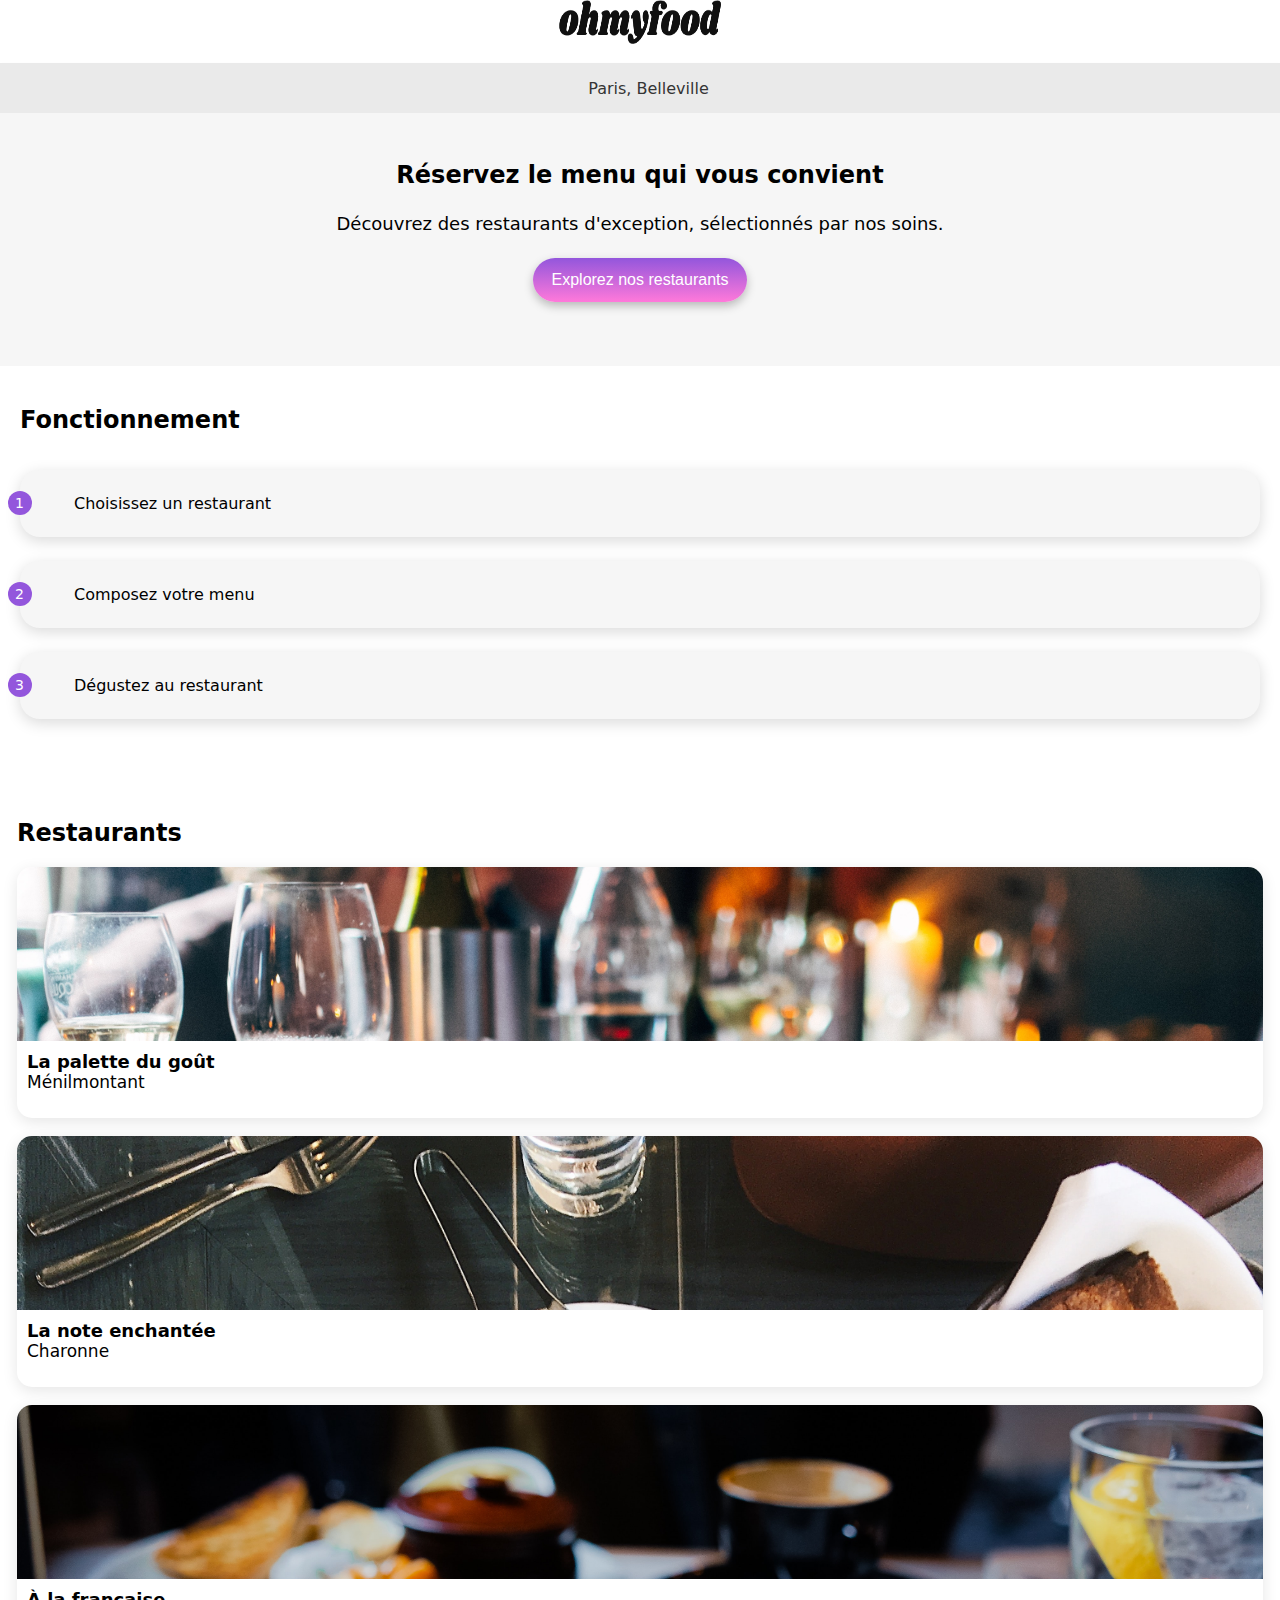
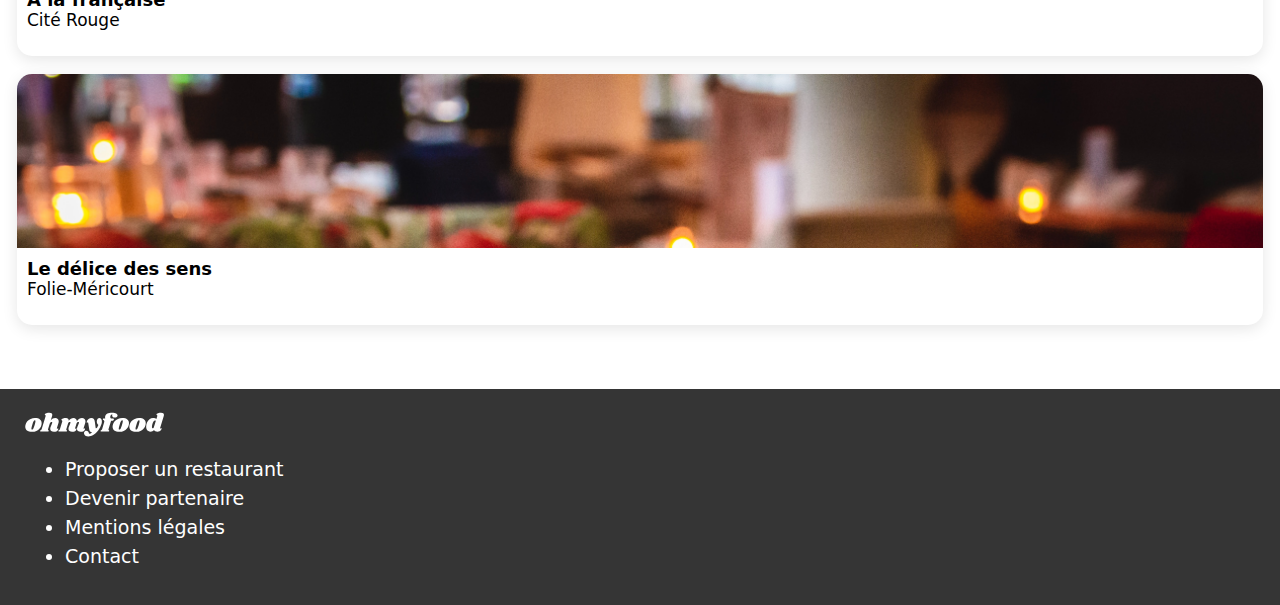
==== index.html @ 369feb5c "feat: mobile version of the website" ====
<!DOCTYPE html>
<html lang="en">
<head>
    <meta charset="UTF-8">
    <meta name="viewport" content="width=device-width, initial-scale=1.0">
    <title>Document</title>
    <link rel="stylesheet" href="./css/styles.css">
    <link rel="stylesheet" href="https://cdnjs.cloudflare.com/ajax/libs/font-awesome/6.2.1/css/all.min.css"
        integrity="sha512-MV7K8+y+gLIBoVD59lQIYicR65iaqukzvf/nwasF0nqhPay5w/9lJmVM2hMDcnK1OnMGCdVK+iQrJ7lzPJQd1w=="
        crossorigin="anonymous" referrerpolicy="no-referrer" />
</head>
<body>
    <div class="ctn">
        <header>
            <img src="./assets/logo/ohmyfood.png" alt="Header - Logo ohmyfood">
        </header>

        <main>
            <section class="m-location">
                <i class="fa-solid fa-location-dot"></i>
                <p>Paris, Belleville</p>
            </section>

            <section class="m-cta-explore">
                <h1>Réservez le menu qui vous convient</h1>
                <h3>Découvrez des restaurants d'exception, sélectionnés par nos soins.</h3>
                <button><p>Explorez nos restaurants</p></button>
            </section>

            <section class="m-list-operation">
                <h2>Fonctionnement</h2>
                
                <ul>
                    <li>
                        <p class="m-list-bullet">1</p>

                        <div>
                            <i class="fa-solid fa-mobile-screen-button"></i>
                            <p>Choisissez un restaurant</p>
                        </div>
                    </li>
                    <li>
                        <p class="m-list-bullet">2</p>

                        <div>
                            <i class="fa-solid fa-list-ul"></i>
                            <p>Composez votre menu</p>
                        </div>
                    </li>
                    <li>
                        <p class="m-list-bullet">3</p>

                        <div>
                            <i class="fa-sharp fa-solid fa-store"></i>
                            <p>Dégustez au restaurant</p>
                        </div>
                    </li>
                </ul>
            </section>

            <section class="m-restaurants">
                <h2>Restaurants</h2>

                <div class="m-restaurants-list">
                    <article class="m-restaurants-card">
                        <div class="m-restaurants-card-img-ctn">
                            <img src="./assets/restaurants/palettedugout.jpg" alt="la palette du gout">
                        </div>
                        
                        <div class="m-restaurants-infos">
                            <div>
                                <h4>La palette du goût</h4>
                                <p>Ménilmontant</p>
                            </div>
                            <i class="fa-regular fa-heart"></i>
                        </div>
                    </article>

                    <article class="m-restaurants-card">
                        <div class="m-restaurants-card-img-ctn">
                            <img src="./assets/restaurants/noteenchantee.jpg" alt="la note enchantée">
                        </div>
                    
                        <div class="m-restaurants-infos">
                            <div>
                                <h4>La note enchantée</h4>
                                <p>Charonne</p>
                            </div>
                            <i class="fa-regular fa-heart"></i>
                        </div>
                    </article>

                    <article class="m-restaurants-card">
                        <div class="m-restaurants-card-img-ctn">
                            <img src="./assets/restaurants/lafrancaise.jpg" alt="la palette du gout">
                        </div>
                    
                        <div class="m-restaurants-infos">
                            <div>
                                <h4>À la française</h4>
                                <p>Cité Rouge</p>
                            </div>
                            <i class="fa-regular fa-heart"></i>
                        </div>
                    </article>

                    <article class="m-restaurants-card">
                        <div class="m-restaurants-card-img-ctn">
                            <img src="./assets/restaurants/delicedessens.jpg" alt="la palette du gout">
                        </div>
                    
                        <div class="m-restaurants-infos">
                            <div>
                                <h4>Le délice des sens</h4>
                                <p>Folie-Méricourt</p>
                            </div>
                            <i class="fa-regular fa-heart"></i>
                        </div>
                    </article>
                </div>
            </section>
        </main>

        <footer>
            <img src="./assets/logo/ohmyfood@2x.svg" alt="ohmyfood logo">

            <ul>
                <li><i class="fa-solid fa-utensils"></i>Proposer un restaurant</li>
                <li>Devenir partenaire</li>
                <li>Mentions légales</li>
                <li>Contact</li>
            </ul>
        </footer>
    </div>
</body>
</html>
---- css/styles.css ----
/* Colors */
/* Font sizes */
/* Queries */
html, body {
  padding: 0;
  margin: 0;
}

body {
  font-family: system-ui, -apple-system, BlinkMacSystemFont, "Segoe UI", Roboto, Oxygen, Ubuntu, Cantarell, "Open Sans", "Helvetica Neue", sans-serif;
  background-color: white;
}
body .ctn {
  place-self: center;
}
body .ctn header {
  display: flex;
  justify-content: center;
  height: 63px;
  box-shadow: 0px 2px 4px 0px rgba(0, 0, 0, 0.1490196078);
}
body .ctn header img {
  width: 162px;
  height: 44px;
}
body .ctn main .m-location {
  display: flex;
  align-items: center;
  justify-content: center;
  gap: 17px;
  background-color: #eaeaea;
  color: #353535;
  font-size: 16px;
  font-weight: 500;
  height: 50px;
  box-shadow: 0px 4px 4px 0px rgba(0, 0, 0, 0.2509803922);
}
body .ctn main .m-cta-explore {
  display: flex;
  flex-direction: column;
  justify-content: center;
  gap: 24px;
  background-color: #f6f6f6;
  text-align: center;
  padding-top: 48px;
  padding-bottom: 64px;
}
body .ctn main .m-cta-explore h1 {
  font-size: 24px;
  font-weight: 700;
}
body .ctn main .m-cta-explore h3 {
  font-size: 18px;
  font-weight: 300;
}
body .ctn main .m-cta-explore h1, body .ctn main .m-cta-explore h3 {
  margin: 0;
}
body .ctn main .m-cta-explore button {
  place-self: center;
  background-color: transparent;
  border: none;
  border-radius: 25px;
  width: fit-content;
  padding: 0;
  cursor: pointer;
}
body .ctn main .m-cta-explore button p {
  font-size: 16px;
  color: white;
  background-image: linear-gradient(to bottom, #9356dc, #ff79da);
  border-radius: 25px;
  padding: 13px 18.75px;
  margin: 0;
  box-shadow: 0px 4px 10px 0px rgba(0, 0, 0, 0.2509803922);
}
body .ctn main .m-list-operation {
  display: flex;
  flex-direction: column;
  padding: 20px 0;
  position: relative;
}
body .ctn main .m-list-operation h2 {
  font-size: 24px;
  padding-left: 20px;
}
body .ctn main .m-list-operation ul {
  display: flex;
  flex-direction: column;
  gap: 24px;
  list-style: none;
  padding: 0 20px;
}
body .ctn main .m-list-operation ul li {
  display: flex;
  align-items: center;
}
body .ctn main .m-list-operation ul li .m-list-bullet {
  display: flex;
  align-items: center;
  justify-content: center;
  background-color: #9356dc;
  border-radius: 25px;
  color: white;
  font-size: 14px;
  width: 24px;
  height: 24px;
  position: absolute;
  left: 7.5px;
}
body .ctn main .m-list-operation ul li div {
  display: flex;
  align-items: center;
  gap: 24px;
  font-size: 16px;
  background-color: #f6f6f6;
  border-radius: 20px;
  width: 100%;
  padding: 8px 30px;
  box-shadow: 0px 4px 15px 0px rgba(0, 0, 0, 0.1490196078);
}
body .ctn main .m-restaurants {
  margin: 64px 0;
  padding: 0 17px;
}
body .ctn main .m-restaurants .m-restaurants-list {
  display: flex;
  flex-direction: column;
  gap: 18px;
}
body .ctn main .m-restaurants .m-restaurants-list .m-restaurants-card {
  border-radius: 15px;
  height: 251px;
  box-shadow: 0px 4px 15px 0px rgba(0, 0, 0, 0.1019607843);
}
body .ctn main .m-restaurants .m-restaurants-list .m-restaurants-card .m-restaurants-card-img-ctn {
  border-radius: 15px 15px 0 0;
  height: 174px;
  overflow: hidden;
}
body .ctn main .m-restaurants .m-restaurants-list .m-restaurants-card .m-restaurants-card-img-ctn img {
  width: 100%;
}
body .ctn main .m-restaurants .m-restaurants-list .m-restaurants-card .m-restaurants-infos {
  display: flex;
  align-items: center;
  justify-content: space-between;
  padding: 10px;
}
body .ctn main .m-restaurants .m-restaurants-list .m-restaurants-card .m-restaurants-infos div h4, body .ctn main .m-restaurants .m-restaurants-list .m-restaurants-card .m-restaurants-infos div p {
  margin: 0;
}
body .ctn main .m-restaurants .m-restaurants-list .m-restaurants-card .m-restaurants-infos div h4 {
  font-size: 18px;
  font-weight: 700;
}
body .ctn main .m-restaurants .m-restaurants-list .m-restaurants-card .m-restaurants-infos div p {
  font-size: 17px;
}
body .ctn main .m-restaurants .m-restaurants-list .m-restaurants-card .m-restaurants-infos i {
  font-size: 24px;
  padding-right: 10px;
}
body .ctn footer {
  background-color: #353535;
  color: white;
  padding: 22px 25px;
}
body .ctn footer img {
  width: 139px;
  height: 27px;
  filter: brightness(0) invert(1);
}
body .ctn footer ul {
  display: flex;
  flex-direction: column;
  gap: 7px;
}
body .ctn footer ul li {
  font-size: 19px;
}

/*# sourceMappingURL=styles.css.map */
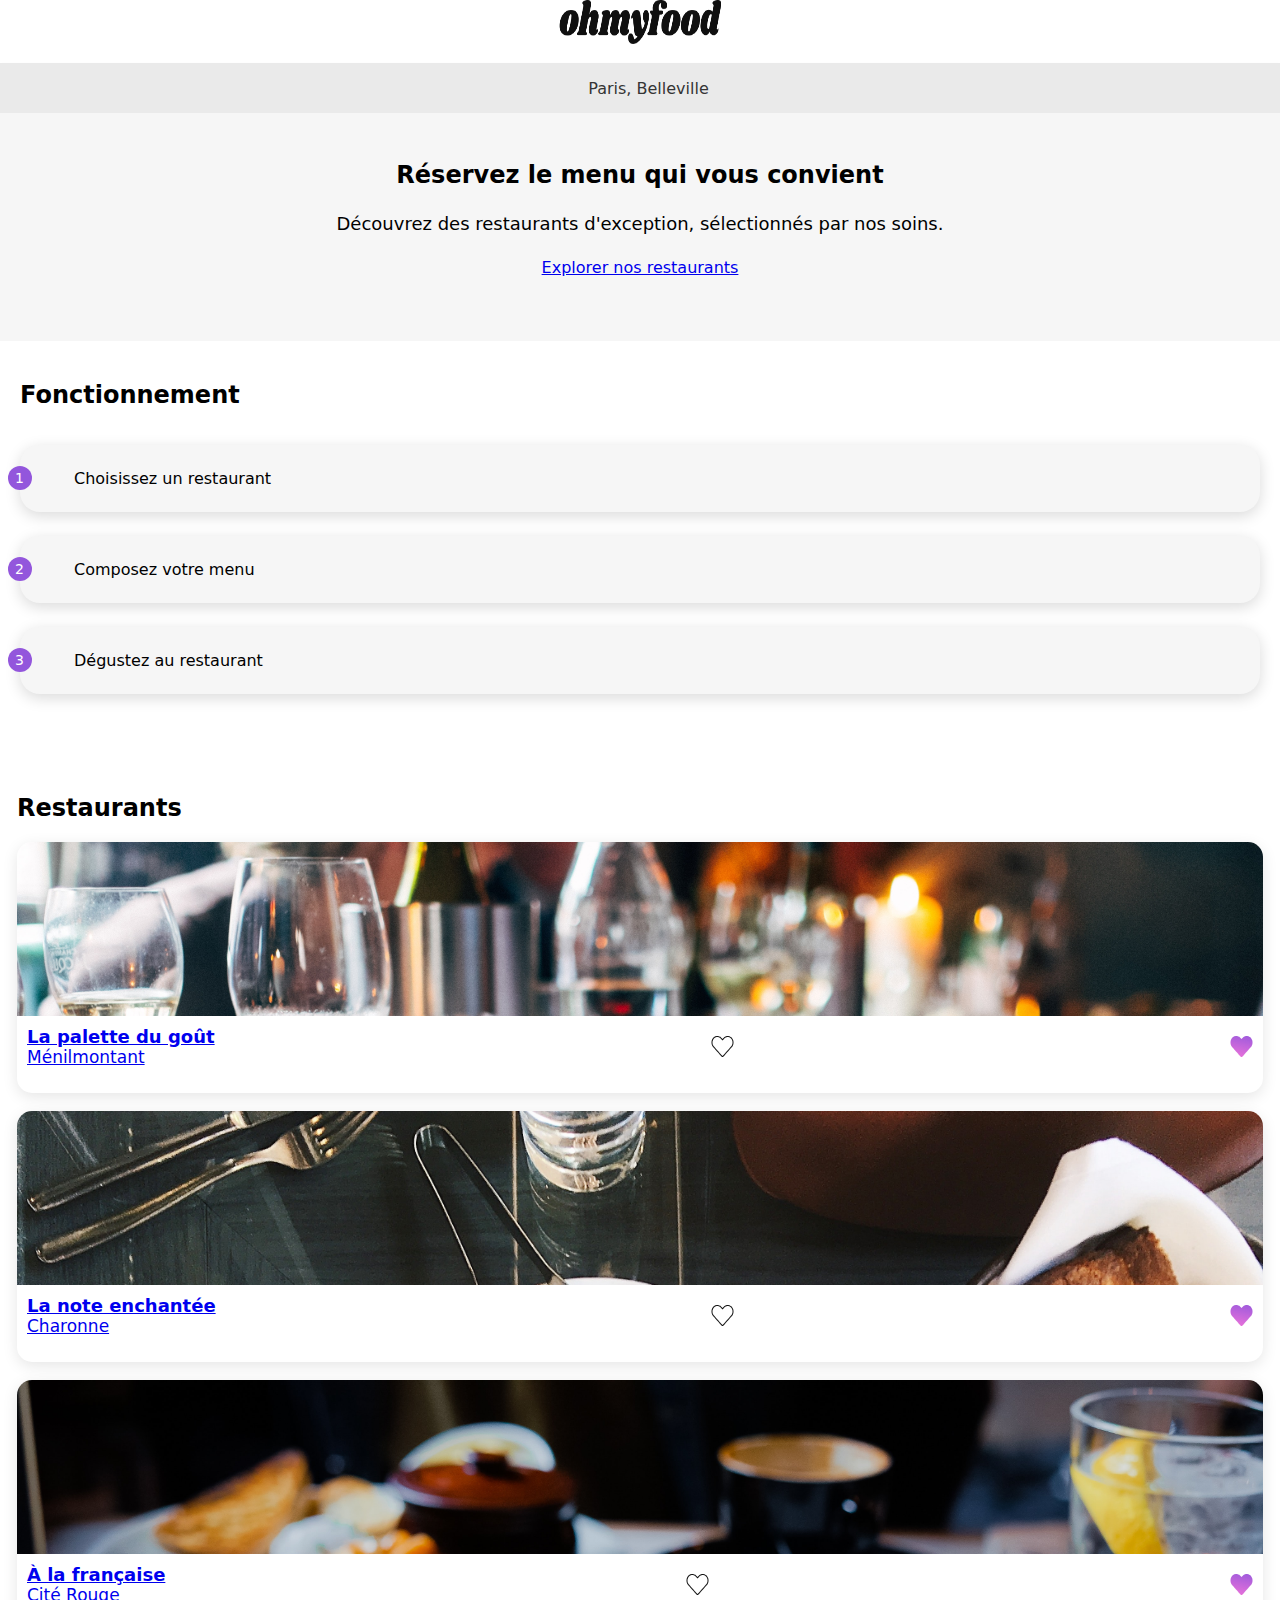
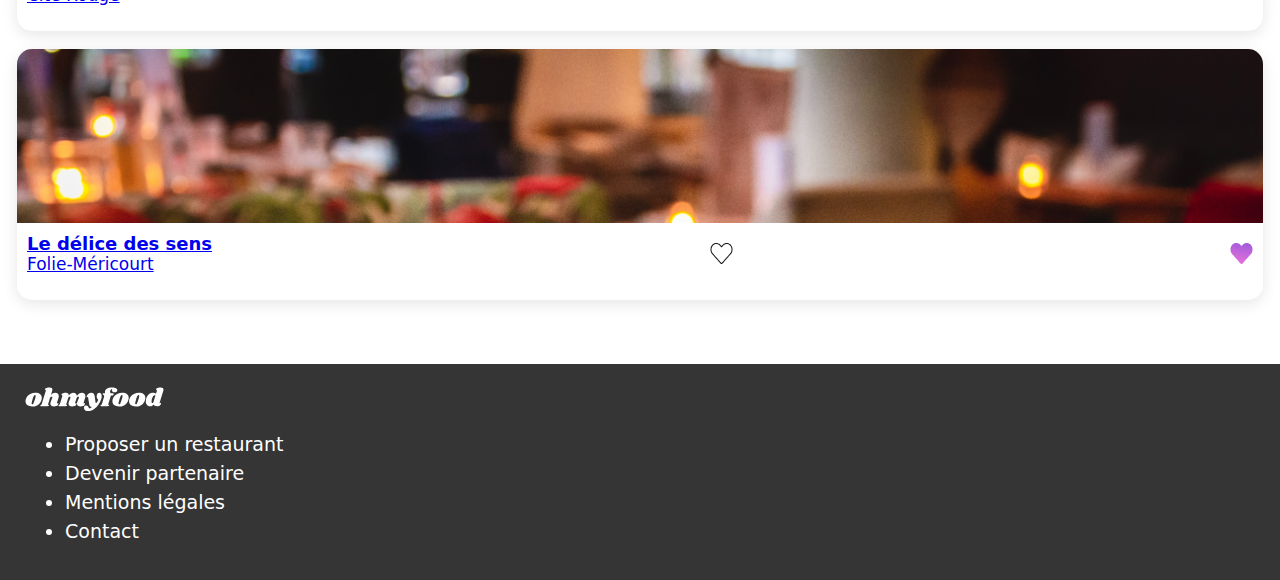
==== commit 4ace4446: "feat: added pages and responsive pages" ====
--- a/index.html
+++ b/index.html
@@ -1,5 +1,5 @@
 <!DOCTYPE html>
-<html lang="en">
+<html lang="fr">
 <head>
     <meta charset="UTF-8">
     <meta name="viewport" content="width=device-width, initial-scale=1.0">
@@ -24,7 +24,7 @@
             <section class="m-cta-explore">
                 <h1>Réservez le menu qui vous convient</h1>
                 <h3>Découvrez des restaurants d'exception, sélectionnés par nos soins.</h3>
-                <button><p>Explorez nos restaurants</p></button>
+                <a href="#restaurants">Explorer nos restaurants</a>
             </section>
 
             <section class="m-list-operation">
@@ -58,11 +58,11 @@
                 </ul>
             </section>
 
-            <section class="m-restaurants">
+            <section class="m-restaurants" id="restaurants">
                 <h2>Restaurants</h2>
 
                 <div class="m-restaurants-list">
-                    <article class="m-restaurants-card">
+                    <a href="/pages/la-palette-du-gout.html" class="m-restaurants-card">
                         <div class="m-restaurants-card-img-ctn">
                             <img src="./assets/restaurants/palettedugout.jpg" alt="la palette du gout">
                         </div>
@@ -72,11 +72,12 @@
                                 <h4>La palette du goût</h4>
                                 <p>Ménilmontant</p>
                             </div>
-                            <i class="fa-regular fa-heart"></i>
+                            <img src="/assets/heart.png" alt="unfilled heart" class="unliked1"/>
+                            <img src="/assets/liked.png" alt="filled heart" class="liked1"/>
                         </div>
-                    </article>
+                    </a>
 
-                    <article class="m-restaurants-card">
+                    <a href="/pages/la-note-enchantee.html" class="m-restaurants-card">
                         <div class="m-restaurants-card-img-ctn">
                             <img src="./assets/restaurants/noteenchantee.jpg" alt="la note enchantée">
                         </div>
@@ -86,11 +87,12 @@
                                 <h4>La note enchantée</h4>
                                 <p>Charonne</p>
                             </div>
-                            <i class="fa-regular fa-heart"></i>
+                            <img src="/assets/heart.png" alt="unfilled heart" class="unliked2"/>
+                            <img src="/assets/liked.png" alt="filled heart" class="liked2"/>
                         </div>
-                    </article>
+                    </a>
 
-                    <article class="m-restaurants-card">
+                    <a href="/pages/a-la-francaise.html" class="m-restaurants-card">
                         <div class="m-restaurants-card-img-ctn">
                             <img src="./assets/restaurants/lafrancaise.jpg" alt="la palette du gout">
                         </div>
@@ -100,11 +102,12 @@
                                 <h4>À la française</h4>
                                 <p>Cité Rouge</p>
                             </div>
-                            <i class="fa-regular fa-heart"></i>
+                            <img src="/assets/heart.png" alt="unfilled heart" class="unliked3"/>
+                            <img src="/assets/liked.png" alt="filled heart" class="liked3"/>
                         </div>
-                    </article>
+                    </a>
 
-                    <article class="m-restaurants-card">
+                    <a href="/pages/le-delice-des-sens.html" class="m-restaurants-card">
                         <div class="m-restaurants-card-img-ctn">
                             <img src="./assets/restaurants/delicedessens.jpg" alt="la palette du gout">
                         </div>
@@ -114,9 +117,10 @@
                                 <h4>Le délice des sens</h4>
                                 <p>Folie-Méricourt</p>
                             </div>
-                            <i class="fa-regular fa-heart"></i>
+                            <img src="/assets/heart.png" alt="unfilled heart" class="unliked4"/>
+                            <img src="/assets/liked.png" alt="filled heart" class="liked4"/>
                         </div>
-                    </article>
+                    </a>
                 </div>
             </section>
         </main>
@@ -125,10 +129,10 @@
             <img src="./assets/logo/ohmyfood@2x.svg" alt="ohmyfood logo">
 
             <ul>
-                <li><i class="fa-solid fa-utensils"></i>Proposer un restaurant</li>
-                <li>Devenir partenaire</li>
-                <li>Mentions légales</li>
-                <li>Contact</li>
+                <li class="f-strong-link"><i class="fa-solid fa-utensils"></i>Proposer un restaurant</li>
+                <li class="f-strong-link"><i class="fa-solid fa-handshake-angle"></i>Devenir partenaire</li>
+                <li class="f-left-gapped-link">Mentions légales</li>
+                <li class="f-right-gapped-link">Contact</li>
             </ul>
         </footer>
     </div>
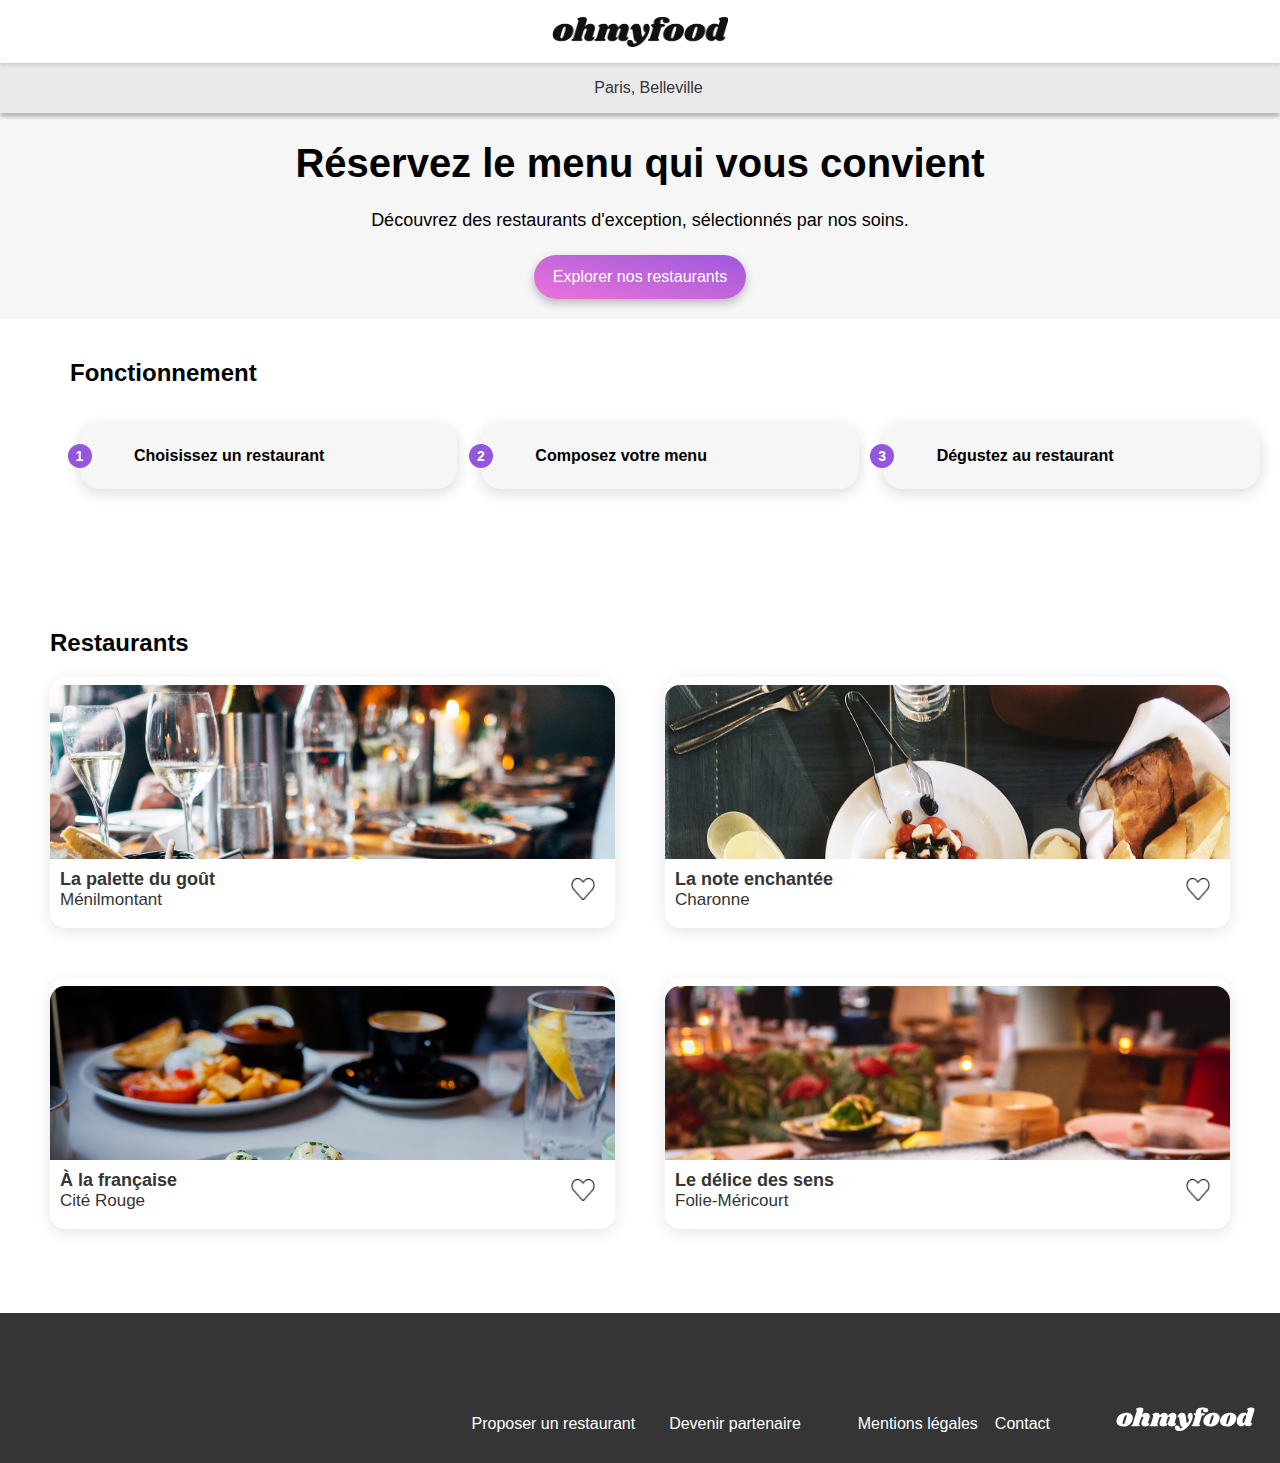
==== commit 286d00e9: "fix: loader only on home page" ====
--- a/index.html
+++ b/index.html
@@ -10,6 +10,9 @@
         crossorigin="anonymous" referrerpolicy="no-referrer" />
 </head>
 <body>
+<div class="loader-ctn">
+    <div class="loader"></div>
+</div>
     <div class="ctn">
         <header>
             <img src="./assets/logo/ohmyfood.png" alt="Header - Logo ohmyfood">
@@ -62,7 +65,7 @@
                 <h2>Restaurants</h2>
 
                 <div class="m-restaurants-list">
-                    <a href="/pages/la-palette-du-gout.html" class="m-restaurants-card">
+                    <a href="./pages/la-palette-du-gout.html" class="m-restaurants-card">
                         <div class="m-restaurants-card-img-ctn">
                             <img src="./assets/restaurants/palettedugout.jpg" alt="la palette du gout">
                         </div>
@@ -72,12 +75,12 @@
                                 <h4>La palette du goût</h4>
                                 <p>Ménilmontant</p>
                             </div>
-                            <img src="/assets/heart.png" alt="unfilled heart" class="unliked1"/>
-                            <img src="/assets/liked.png" alt="filled heart" class="liked1"/>
+                            <img src="./assets/heart.png" alt="unfilled heart" class="unliked1"/>
+                            <img src="./assets/liked.png" alt="filled heart" class="liked1"/>
                         </div>
                     </a>
 
-                    <a href="/pages/la-note-enchantee.html" class="m-restaurants-card">
+                    <a href="./pages/la-note-enchantee.html" class="m-restaurants-card">
                         <div class="m-restaurants-card-img-ctn">
                             <img src="./assets/restaurants/noteenchantee.jpg" alt="la note enchantée">
                         </div>
@@ -87,12 +90,12 @@
                                 <h4>La note enchantée</h4>
                                 <p>Charonne</p>
                             </div>
-                            <img src="/assets/heart.png" alt="unfilled heart" class="unliked2"/>
-                            <img src="/assets/liked.png" alt="filled heart" class="liked2"/>
+                            <img src="./assets/heart.png" alt="unfilled heart" class="unliked2"/>
+                            <img src="./assets/liked.png" alt="filled heart" class="liked2"/>
                         </div>
                     </a>
 
-                    <a href="/pages/a-la-francaise.html" class="m-restaurants-card">
+                    <a href="./pages/a-la-francaise.html" class="m-restaurants-card">
                         <div class="m-restaurants-card-img-ctn">
                             <img src="./assets/restaurants/lafrancaise.jpg" alt="la palette du gout">
                         </div>
@@ -102,12 +105,12 @@
                                 <h4>À la française</h4>
                                 <p>Cité Rouge</p>
                             </div>
-                            <img src="/assets/heart.png" alt="unfilled heart" class="unliked3"/>
-                            <img src="/assets/liked.png" alt="filled heart" class="liked3"/>
+                            <img src="./assets/heart.png" alt="unfilled heart" class="unliked3"/>
+                            <img src="./assets/liked.png" alt="filled heart" class="liked3"/>
                         </div>
                     </a>
 
-                    <a href="/pages/le-delice-des-sens.html" class="m-restaurants-card">
+                    <a href="./pages/le-delice-des-sens.html" class="m-restaurants-card">
                         <div class="m-restaurants-card-img-ctn">
                             <img src="./assets/restaurants/delicedessens.jpg" alt="la palette du gout">
                         </div>
@@ -117,8 +120,8 @@
                                 <h4>Le délice des sens</h4>
                                 <p>Folie-Méricourt</p>
                             </div>
-                            <img src="/assets/heart.png" alt="unfilled heart" class="unliked4"/>
-                            <img src="/assets/liked.png" alt="filled heart" class="liked4"/>
+                            <img src="./assets/heart.png" alt="unfilled heart" class="unliked4"/>
+                            <img src="./assets/liked.png" alt="filled heart" class="liked4"/>
                         </div>
                     </a>
                 </div>
--- a/css/styles.css
+++ b/css/styles.css
@@ -1,14 +1,49 @@
 /* Colors */
 /* Font sizes */
-/* Queries */
 html, body {
   padding: 0;
   margin: 0;
 }
 
+/* Loader */
+.loader-ctn {
+  display: flex;
+  justify-content: center;
+  align-items: center;
+  position: fixed;
+  width: 100%;
+  height: 100%;
+  top: 0;
+  left: 0;
+  z-index: 1000;
+  background-color: rgba(255, 255, 255);
+  overflow: hidden;
+  animation: translate-loader 2s;
+  transform: translateX(10000px);
+}
+
+.loader {
+  border: 16px solid #f3f3f3;
+  border-top: 16px solid #3498db;
+  border-radius: 50%;
+  width: 120px;
+  height: 120px;
+  animation: spin 1s linear infinite;
+}
+
+@keyframes spin {
+  0% { transform: rotate(0deg); }
+  100% { transform: rotate(360deg); }
+}
+
+@keyframes translate-loader {
+  0% { transform: translateX(0px); }
+  75% { transform: translateX(0px); }
+  100% { transform: translateX(10000px); }
+}
+
 body {
-  font-family: system-ui, -apple-system, BlinkMacSystemFont, "Segoe UI", Roboto, Oxygen, Ubuntu, Cantarell, "Open Sans", "Helvetica Neue", sans-serif;
-  background-color: white;
+  font-family: "Roboto Medium", sans-serif;
 }
 body .ctn {
   place-self: center;
@@ -16,12 +51,21 @@
 body .ctn header {
   display: flex;
   justify-content: center;
+  align-items: center;
   height: 63px;
-  box-shadow: 0px 2px 4px 0px rgba(0, 0, 0, 0.1490196078);
+  box-shadow: 0 2px 4px 0 rgba(0, 0, 0, 0.1490196078);
+  position: absolute;
+  top: 0;
+  left: 0;
+  width: 100%;
+  z-index: 3;
 }
 body .ctn header img {
-  width: 162px;
-  height: 44px;
+  height: 30px;
+}
+body .ctn main {
+  position: relative;
+  margin-top: 63px;
 }
 body .ctn main .m-location {
   display: flex;
@@ -33,7 +77,12 @@
   font-size: 16px;
   font-weight: 500;
   height: 50px;
-  box-shadow: 0px 4px 4px 0px rgba(0, 0, 0, 0.2509803922);
+  position: absolute;
+  top: 0;
+  left: 0;
+  width: 100%;
+  box-shadow: 0 4px 4px 0 rgba(0, 0, 0, 0.2509803922);
+  z-index: 2;
 }
 body .ctn main .m-cta-explore {
   display: flex;
@@ -42,13 +91,22 @@
   gap: 24px;
   background-color: #f6f6f6;
   text-align: center;
-  padding-top: 48px;
-  padding-bottom: 64px;
+  padding: 98px 40px 64px 40px;
+}
+@media screen and (min-width: 1024px) {
+  body .ctn main .m-cta-explore {
+    padding: 78px 40px 20px 40px;
+  }
 }
 body .ctn main .m-cta-explore h1 {
   font-size: 24px;
   font-weight: 700;
 }
+@media screen and (min-width: 1024px) {
+  body .ctn main .m-cta-explore h1 {
+    font-size: 40px;
+  }
+}
 body .ctn main .m-cta-explore h3 {
   font-size: 18px;
   font-weight: 300;
@@ -56,29 +114,37 @@
 body .ctn main .m-cta-explore h1, body .ctn main .m-cta-explore h3 {
   margin: 0;
 }
-body .ctn main .m-cta-explore button {
+body .ctn main .m-cta-explore a {
   place-self: center;
-  background-color: transparent;
-  border: none;
-  border-radius: 25px;
-  width: fit-content;
-  padding: 0;
-  cursor: pointer;
-}
-body .ctn main .m-cta-explore button p {
   font-size: 16px;
   color: white;
-  background-image: linear-gradient(to bottom, #9356dc, #ff79da);
+  background: linear-gradient(193.33deg, #9356dc -11.44%, #ff79da 123.93%);
   border-radius: 25px;
   padding: 13px 18.75px;
   margin: 0;
-  box-shadow: 0px 4px 10px 0px rgba(0, 0, 0, 0.2509803922);
+  box-shadow: 0 4px 10px 0 rgba(0, 0, 0, 0.2509803922);
+  transition: all 0.2s ease-in-out;
+  text-decoration: none;
+  width: fit-content;
+  scroll-behavior: smooth;
+}
+body .ctn main .m-cta-explore a:visited {
+  color: white;
+}
+body .ctn main .m-cta-explore a:hover {
+  background: linear-gradient(200.64deg, #9356dc -5.2%, #ff79da 110.74%), linear-gradient(0deg, rgba(255, 255, 255, 0.15), rgba(255, 255, 255, 0.15));
+  box-shadow: 0 4px 15px 0 rgba(0, 0, 0, 0.3490196078);
 }
 body .ctn main .m-list-operation {
   display: flex;
   flex-direction: column;
   padding: 20px 0;
   position: relative;
+}
+@media screen and (min-width: 1024px) {
+  body .ctn main .m-list-operation {
+    padding: 20px 50px;
+  }
 }
 body .ctn main .m-list-operation h2 {
   font-size: 24px;
@@ -90,10 +156,26 @@
   gap: 24px;
   list-style: none;
   padding: 0 20px;
+  margin-left: 10px;
+}
+@media screen and (min-width: 1024px) {
+  body .ctn main .m-list-operation ul {
+    flex-direction: row;
+    justify-content: center;
+    width: 100%;
+  }
 }
 body .ctn main .m-list-operation ul li {
   display: flex;
   align-items: center;
+  font-size: 16px;
+  font-weight: 550;
+  position: relative;
+}
+@media screen and (min-width: 1024px) {
+  body .ctn main .m-list-operation ul li {
+    width: 100%;
+  }
 }
 body .ctn main .m-list-operation ul li .m-list-bullet {
   display: flex;
@@ -106,7 +188,7 @@
   width: 24px;
   height: 24px;
   position: absolute;
-  left: 7.5px;
+  left: -12.5px;
 }
 body .ctn main .m-list-operation ul li div {
   display: flex;
@@ -118,20 +200,47 @@
   width: 100%;
   padding: 8px 30px;
   box-shadow: 0px 4px 15px 0px rgba(0, 0, 0, 0.1490196078);
+}
+body .ctn main .m-list-operation ul li div i {
+  color: #9356dc;
 }
 body .ctn main .m-restaurants {
   margin: 64px 0;
   padding: 0 17px;
 }
+@media screen and (min-width: 1024px) {
+  body .ctn main .m-restaurants {
+    padding: 20px 50px;
+  }
+}
 body .ctn main .m-restaurants .m-restaurants-list {
   display: flex;
   flex-direction: column;
   gap: 18px;
+}
+@media screen and (min-width: 1024px) {
+  body .ctn main .m-restaurants .m-restaurants-list {
+    display: grid;
+    grid-template-columns: repeat(2, minmax(0, 1fr));
+    gap: 50px;
+  }
 }
 body .ctn main .m-restaurants .m-restaurants-list .m-restaurants-card {
   border-radius: 15px;
   height: 251px;
   box-shadow: 0px 4px 15px 0px rgba(0, 0, 0, 0.1019607843);
+  text-decoration: none;
+  color: #353535;
+}
+body .ctn main .m-restaurants .m-restaurants-list .m-restaurants-card:visited {
+  color: #353535;
+}
+@media screen and (min-width: 1024px) {
+  body .ctn main .m-restaurants .m-restaurants-list .m-restaurants-card {
+    display: flex;
+    flex-direction: column;
+    justify-content: center;
+  }
 }
 body .ctn main .m-restaurants .m-restaurants-list .m-restaurants-card .m-restaurants-card-img-ctn {
   border-radius: 15px 15px 0 0;
@@ -146,6 +255,14 @@
   align-items: center;
   justify-content: space-between;
   padding: 10px;
+  position: relative;
+}
+@media screen and (min-width: 1024px) {
+  body .ctn main .m-restaurants .m-restaurants-list .m-restaurants-card .m-restaurants-infos div {
+    display: flex;
+    flex-direction: column;
+    justify-content: center;
+  }
 }
 body .ctn main .m-restaurants .m-restaurants-list .m-restaurants-card .m-restaurants-infos div h4, body .ctn main .m-restaurants .m-restaurants-list .m-restaurants-card .m-restaurants-infos div p {
   margin: 0;
@@ -157,15 +274,36 @@
 body .ctn main .m-restaurants .m-restaurants-list .m-restaurants-card .m-restaurants-infos div p {
   font-size: 17px;
 }
-body .ctn main .m-restaurants .m-restaurants-list .m-restaurants-card .m-restaurants-infos i {
-  font-size: 24px;
-  padding-right: 10px;
+body .ctn main .m-restaurants .m-restaurants-list .m-restaurants-card .m-restaurants-infos img {
+  width: 24px;
+  position: absolute;
+  right: 20px;
+}
+body .ctn main .m-restaurants .m-restaurants-list .m-restaurants-card .m-restaurants-infos .liked1, body .ctn main .m-restaurants .m-restaurants-list .m-restaurants-card .m-restaurants-infos .liked2, body .ctn main .m-restaurants .m-restaurants-list .m-restaurants-card .m-restaurants-infos .liked3, body .ctn main .m-restaurants .m-restaurants-list .m-restaurants-card .m-restaurants-infos .liked4 {
+  opacity: 0;
+  z-index: 2;
+  transition: opacity 0.2s ease;
+}
+body .ctn main .m-restaurants .m-restaurants-list .m-restaurants-card .m-restaurants-infos .liked1:hover, body .ctn main .m-restaurants .m-restaurants-list .m-restaurants-card .m-restaurants-infos .liked2:hover, body .ctn main .m-restaurants .m-restaurants-list .m-restaurants-card .m-restaurants-infos .liked3:hover, body .ctn main .m-restaurants .m-restaurants-list .m-restaurants-card .m-restaurants-infos .liked4:hover {
+  opacity: 1;
+  cursor: pointer;
 }
 body .ctn footer {
   background-color: #353535;
   color: white;
   padding: 22px 25px;
 }
+@media screen and (min-width: 1024px) {
+  body .ctn footer {
+    display: flex;
+    flex-direction: row-reverse;
+    align-items: end;
+    justify-content: end;
+    gap: 16px;
+    padding: 30px 25px;
+    height: 90px;
+  }
+}
 body .ctn footer img {
   width: 139px;
   height: 27px;
@@ -175,9 +313,42 @@
   display: flex;
   flex-direction: column;
   gap: 7px;
+  list-style: none;
+  padding: 0;
+  margin: 16px 0 0 0;
+}
+@media screen and (min-width: 1024px) {
+  body .ctn footer ul {
+    flex-direction: row;
+  }
 }
 body .ctn footer ul li {
-  font-size: 19px;
+  font-size: 16px;
+}
+body .ctn footer ul li .fa-solid {
+  width: 20px;
+}
+body .ctn footer ul .f-strong-link {
+  display: flex;
+  align-items: center;
+  gap: 12px;
+  font-weight: 500;
+}
+@media screen and (min-width: 1024px) {
+  body .ctn footer ul .f-strong-link {
+    gap: 7px;
+  }
+}
+@media screen and (min-width: 1024px) {
+  body .ctn footer ul .f-left-gapped-link {
+    margin-left: 50px;
+    margin-right: 10px;
+  }
+}
+@media screen and (min-width: 1024px) {
+  body .ctn footer ul .f-right-gapped-link {
+    margin-right: 50px;
+  }
 }
 
 /*# sourceMappingURL=styles.css.map */
